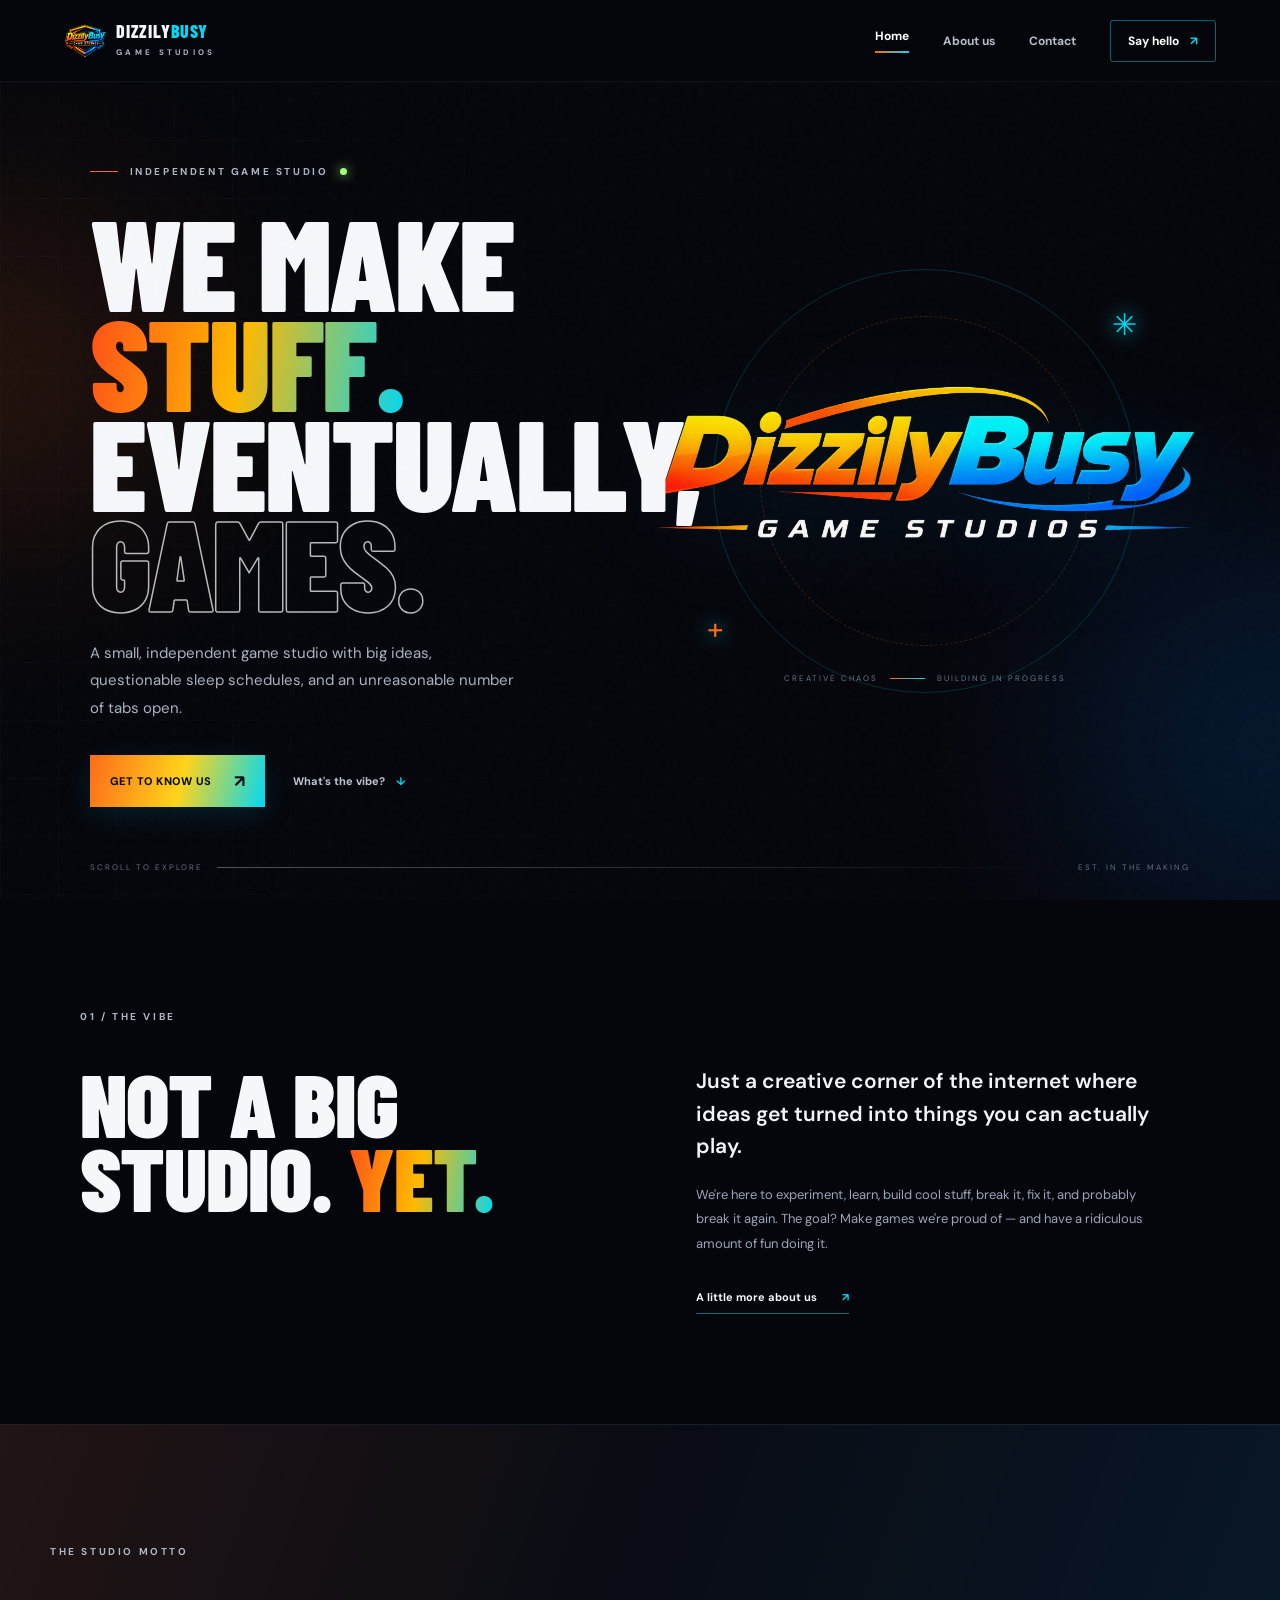
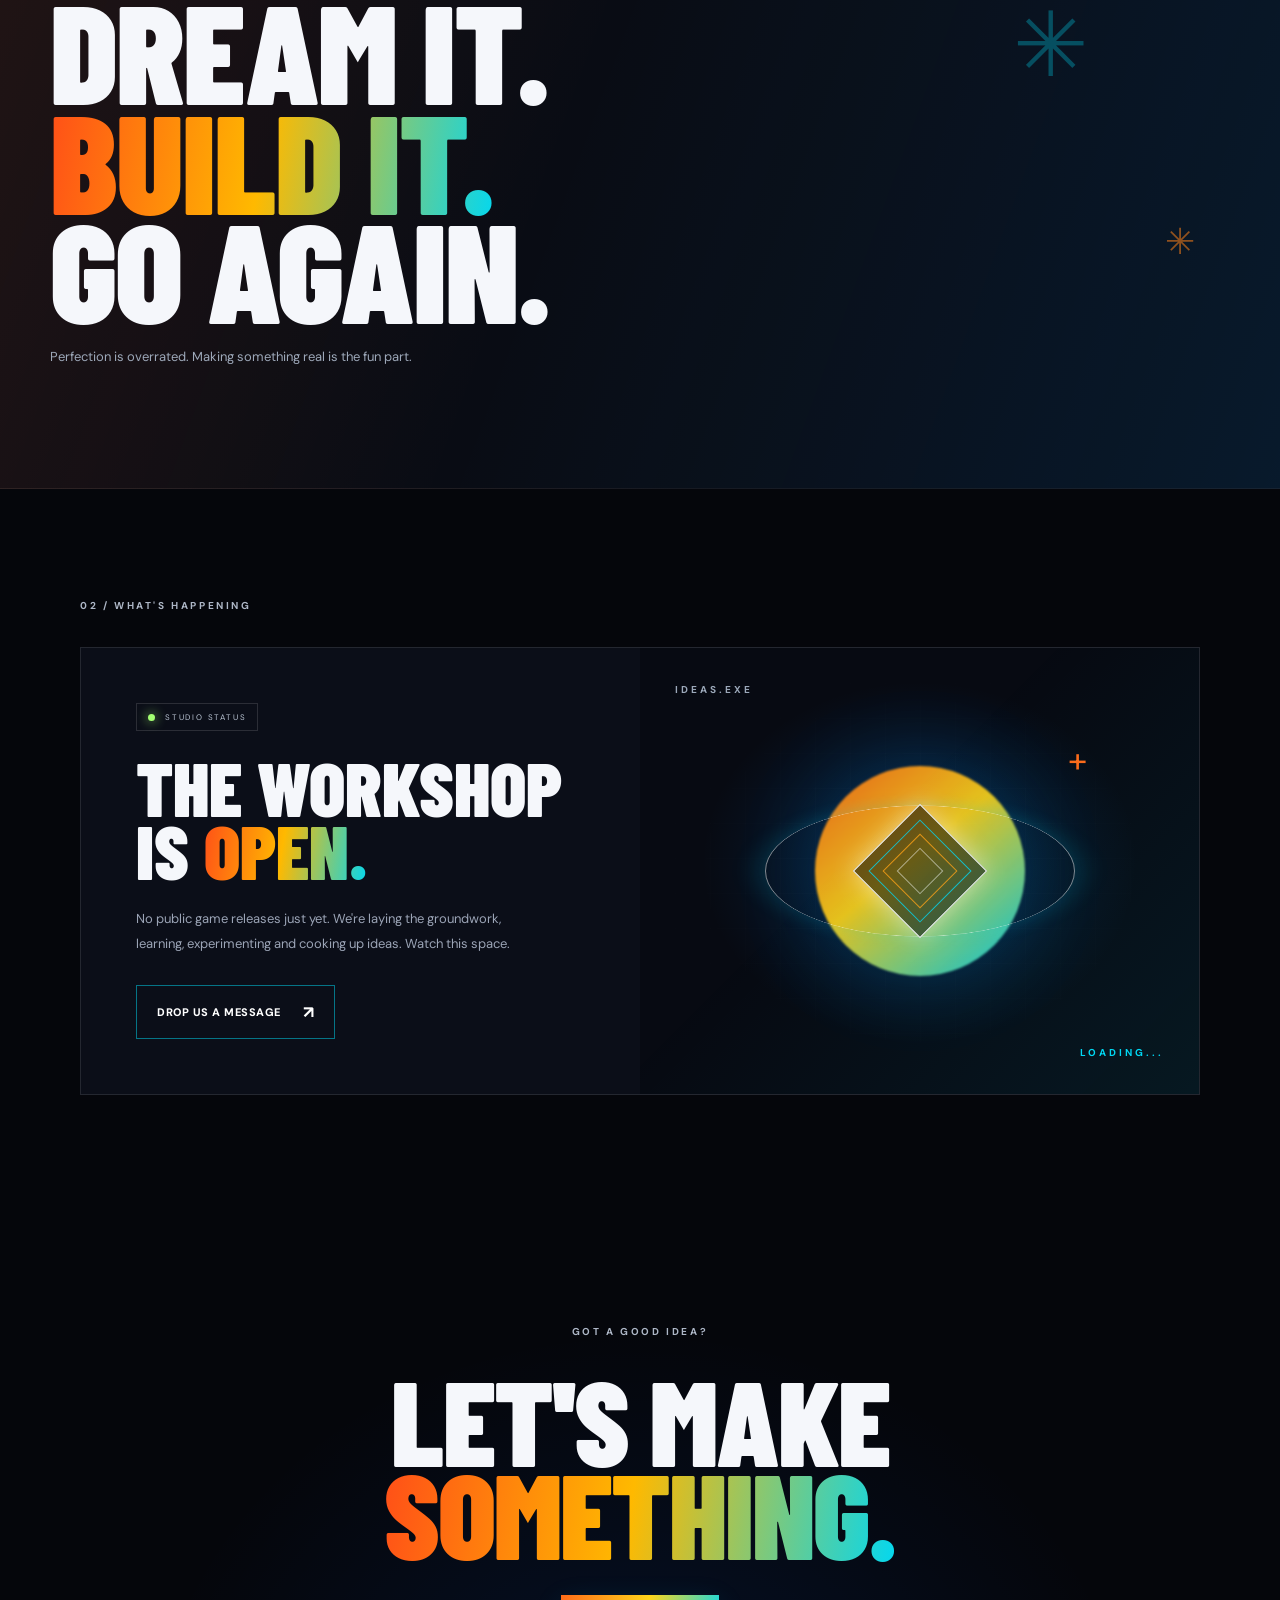
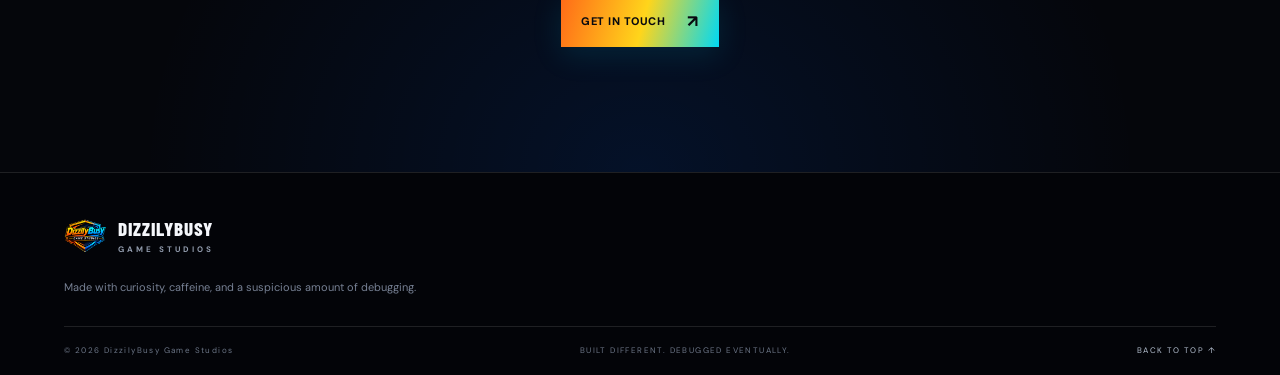
==== index.html @ 5ca02815 "Added Site Files YEEEEEEEEEEEEEEE" ====
<!doctype html>
<html lang="en">
<head>
  <meta charset="utf-8">
  <meta name="viewport" content="width=device-width, initial-scale=1">
  <meta name="theme-color" content="#05060b">
  <meta name="description" content="DizzilyBusy Game Studios — an independent game studio making ideas happen, one questionable commit at a time.">
  <title>DizzilyBusy Game Studios — Making things. Breaking things. Making games.</title>
  <link rel="icon" type="image/png" href="assets/dizzilybusy-emblem.png">
  <link rel="preconnect" href="https://fonts.googleapis.com">
  <link rel="preconnect" href="https://fonts.gstatic.com" crossorigin>
  <link href="https://fonts.googleapis.com/css2?family=Barlow+Condensed:wght@600;700;800;900&family=DM+Sans:wght@400;500;600;700&display=swap" rel="stylesheet">
  <link rel="stylesheet" href="css/style.css">
  <script src="js/config.js" defer></script>
  <script src="js/main.js" defer></script>
</head>
<body>
  <div class="noise" aria-hidden="true"></div>
  <div class="scroll-progress" aria-hidden="true"><span></span></div>
  <header class="site-header">
    <a class="brand" href="index.html" aria-label="DizzilyBusy Game Studios home">
      <img src="assets/dizzilybusy-emblem.png" alt="" class="brand-mark">
      <span class="brand-name">DIZZILY<span>BUSY</span><small>GAME STUDIOS</small></span>
    </a>
    <button class="menu-toggle" aria-label="Open navigation" aria-expanded="false"><span></span><span></span></button>
    <nav class="main-nav" aria-label="Main navigation">
      <a class="active" href="index.html">Home</a>
      <a href="about.html">About us</a>
      <a href="contact.html">Contact</a>
      <a class="nav-cta" href="contact.html">Say hello <span>↗</span></a>
    </nav>
  </header>

  <main>
    <section class="hero">
      <div class="hero-grid" aria-hidden="true"></div>
      <div class="hero-orb orb-orange" aria-hidden="true"></div>
      <div class="hero-orb orb-blue" aria-hidden="true"></div>
      <div class="hero-content">
        <p class="eyebrow reveal"><span class="eyebrow-line"></span> INDEPENDENT GAME STUDIO <span class="status-dot"></span></p>
        <h1 class="hero-title reveal">WE MAKE<br><span class="gradient-text">STUFF.</span><br>EVENTUALLY, <span class="outline-text">GAMES.</span></h1>
        <p class="hero-copy reveal">A small, independent game studio with big ideas, questionable sleep schedules, and an unreasonable number of tabs open.</p>
        <div class="hero-actions reveal">
          <a class="button button-primary" href="about.html">Get to know us <span>↗</span></a>
          <a class="text-link" href="#the-vibe">What's the vibe? <span>↓</span></a>
        </div>
      </div>
      <div class="hero-art reveal">
        <div class="art-ring ring-one"></div><div class="art-ring ring-two"></div>
        <div class="art-cross cross-a">✳</div><div class="art-cross cross-b">+</div>
        <img src="assets/dizzilybusy-logo.png" alt="DizzilyBusy Game Studios logo" class="hero-logo">
        <div class="art-caption"><span>CREATIVE CHAOS</span><i></i><span>BUILDING IN PROGRESS</span></div>
      </div>
      <div class="hero-bottom"><span>SCROLL TO EXPLORE</span><span class="scroll-line"></span><span>EST. IN THE MAKING</span></div>
    </section>

    <section class="intro section-wrap" id="the-vibe">
      <div class="section-kicker reveal">01 / THE VIBE</div>
      <div class="intro-layout">
        <h2 class="section-heading reveal">NOT A BIG<br>STUDIO. <span class="gradient-text">YET.</span></h2>
        <div class="intro-text reveal">
          <p class="lead">Just a creative corner of the internet where ideas get turned into things you can actually play.</p>
          <p>We're here to experiment, learn, build cool stuff, break it, fix it, and probably break it again. The goal? Make games we're proud of — and have a ridiculous amount of fun doing it.</p>
          <a class="arrow-link" href="about.html">A little more about us <span>↗</span></a>
        </div>
      </div>
    </section>

    <section class="manifesto">
      <div class="manifesto-inner">
        <p class="eyebrow reveal">THE STUDIO MOTTO</p>
        <h2 class="reveal">DREAM IT.<br><span class="gradient-text">BUILD IT.</span><br>GO AGAIN.</h2>
        <p class="manifesto-note reveal">Perfection is overrated. Making something real is the fun part.</p>
        <span class="manifesto-spark spark-one">✳</span><span class="manifesto-spark spark-two">✳</span>
      </div>
    </section>

    <section class="now-building section-wrap">
      <div class="section-kicker reveal">02 / WHAT'S HAPPENING</div>
      <div class="building-card reveal">
        <div class="building-copy">
          <span class="pill"><span class="status-dot"></span> STUDIO STATUS</span>
          <h2>THE WORKSHOP<br>IS <span class="gradient-text">OPEN.</span></h2>
          <p>No public game releases just yet. We're laying the groundwork, learning, experimenting and cooking up ideas. Watch this space.</p>
          <a class="button button-outline" href="contact.html">Drop us a message <span>↗</span></a>
        </div>
        <div class="building-visual" aria-hidden="true">
          <div class="visual-grid"></div><div class="visual-sun"></div>
          <div class="visual-ring"></div><div class="visual-cube"><span></span><span></span><span></span></div>
          <div class="visual-label label-top">IDEAS.EXE</div><div class="visual-label label-bottom">LOADING...</div>
          <div class="visual-plus">+</div>
        </div>
      </div>
    </section>

    <section class="end-cta">
      <p class="eyebrow reveal">GOT A GOOD IDEA?</p>
      <h2 class="reveal">LET'S MAKE<br><span class="gradient-text">SOMETHING.</span></h2>
      <a class="button button-primary reveal" href="contact.html">Get in touch <span>↗</span></a>
    </section>
  </main>

  <footer class="site-footer">
    <a class="footer-brand" href="index.html"><img src="assets/dizzilybusy-emblem.png" alt=""><span>DIZZILYBUSY <small>GAME STUDIOS</small></span></a>
    <p>Made with curiosity, caffeine, and a suspicious amount of debugging.</p>
    <div class="footer-bottom"><span>© <span data-year></span> DizzilyBusy Game Studios</span><span>BUILT DIFFERENT. DEBUGGED EVENTUALLY.</span><a href="#top" class="back-top">BACK TO TOP ↑</a></div>
  </footer>
</body>
</html>
---- css/style.css ----
@import url('https://fonts.googleapis.com/css2?family=Barlow+Condensed:wght@600;700;800;900&family=DM+Sans:wght@400;500;600;700&display=swap');
:root{--bg:#05060b;--panel:#0b0e18;--panel2:#101522;--text:#f5f7fb;--muted:#9ba4b6;--orange:#ff6a18;--yellow:#ffd51b;--cyan:#00d9f4;--blue:#087bff;--line:rgba(255,255,255,.11);--display:'Barlow Condensed',Impact,sans-serif;--body:'DM Sans',Arial,sans-serif;--max:1180px}
*{box-sizing:border-box}html{scroll-behavior:smooth;scroll-padding-top:90px}body{margin:0;background:var(--bg);color:var(--text);font-family:var(--body);overflow-x:hidden}a{color:inherit;text-decoration:none}button,input,textarea{font:inherit}.noise{position:fixed;inset:0;pointer-events:none;z-index:20;opacity:.045;background-image:url("data:image/svg+xml,%3Csvg viewBox='0 0 180 180' xmlns='http://www.w3.org/2000/svg'%3E%3Cfilter id='n'%3E%3CfeTurbulence type='fractalNoise' baseFrequency='.9' numOctaves='3' stitchTiles='stitch'/%3E%3C/filter%3E%3Crect width='100%25' height='100%25' filter='url(%23n)' opacity='.5'/%3E%3C/svg%3E")}.scroll-progress{height:2px;position:fixed;top:0;left:0;right:0;z-index:50}.scroll-progress span{display:block;height:100%;width:0;background:linear-gradient(90deg,var(--orange),var(--yellow),var(--cyan),var(--blue))}
.site-header{height:82px;position:sticky;top:0;z-index:30;display:flex;align-items:center;justify-content:space-between;padding:0 max(5vw,24px);background:rgba(5,6,11,.78);backdrop-filter:blur(18px);border-bottom:1px solid rgba(255,255,255,.06)}.brand{display:flex;align-items:center;gap:10px}.brand-mark{width:42px;height:42px;object-fit:contain}.brand-name{font:800 18px var(--display);letter-spacing:.8px;line-height:.85}.brand-name>span{color:var(--cyan)}.brand-name small{display:block;font:700 8px var(--body);letter-spacing:3.3px;margin-top:7px;color:#aeb6c6}.main-nav{display:flex;align-items:center;gap:34px}.main-nav>a{font-size:12px;color:#b6becc;font-weight:700;transition:.2s}.main-nav>a:hover,.main-nav>a.active{color:#fff}.main-nav>a.active:after{content:"";display:block;height:2px;margin-top:7px;background:linear-gradient(90deg,var(--orange),var(--cyan))}.main-nav .nav-cta{padding:12px 17px;border:1px solid rgba(0,217,244,.45);border-radius:3px;color:#fff}.nav-cta span{color:var(--cyan);margin-left:8px}.menu-toggle{display:none}
.hero{min-height:calc(100svh - 82px);position:relative;display:grid;grid-template-columns:1fr 1fr;align-items:center;padding:70px max(7vw,28px) 90px;overflow:hidden}.hero-grid,.visual-grid{position:absolute;inset:0;background-image:linear-gradient(rgba(255,255,255,.035) 1px,transparent 1px),linear-gradient(90deg,rgba(255,255,255,.035) 1px,transparent 1px);background-size:58px 58px;mask-image:linear-gradient(90deg,black,transparent 90%);opacity:.5}.hero-content{max-width:570px;position:relative;z-index:2}.eyebrow,.section-kicker{font-size:10px;letter-spacing:2.6px;font-weight:700;color:#aeb7c7}.eyebrow{display:flex;align-items:center;gap:12px}.eyebrow-line{width:28px;height:1px;background:var(--orange)}.status-dot{width:7px;height:7px;border-radius:50%;background:#a3ff72;box-shadow:0 0 12px #a3ff72;display:inline-block}.hero-title,.page-title{font:900 clamp(76px,10vw,140px)/.78 var(--display);letter-spacing:-2px;margin:34px 0 28px}.gradient-text{background:linear-gradient(100deg,#ff4d18 0%,#ffb900 48%,#00d8f3 100%);-webkit-background-clip:text;background-clip:text;color:transparent}.outline-text{-webkit-text-stroke:1.5px rgba(255,255,255,.72);color:transparent}.hero-copy,.page-lead{max-width:430px;color:#aab3c2;font-size:15px;line-height:1.85}.hero-actions{display:flex;align-items:center;gap:28px;margin-top:32px}.button{display:inline-flex;align-items:center;justify-content:center;gap:22px;padding:15px 20px;font-size:11px;font-weight:800;letter-spacing:.5px;text-transform:uppercase;border:0;cursor:pointer;transition:transform .25s,box-shadow .25s,background .25s}.button:hover{transform:translateY(-3px)}.button-primary{color:#080a10;background:linear-gradient(105deg,var(--orange),var(--yellow) 52%,var(--cyan));box-shadow:0 8px 30px rgba(0,190,230,.13)}.button-primary:hover{box-shadow:0 10px 35px rgba(0,190,230,.3)}.button span{font-size:17px}.text-link{font-size:11px;font-weight:700;color:#c0c8d4}.text-link span{color:var(--cyan);margin-left:8px}.hero-art{position:relative;min-height:440px;display:grid;place-items:center;isolation:isolate}.hero-logo{width:min(112%,680px);height:auto;position:relative;z-index:2;filter:drop-shadow(0 20px 55px rgba(0,150,255,.12));animation:float 6s ease-in-out infinite}.art-ring{position:absolute;border:1px solid rgba(0,217,244,.18);border-radius:50%;aspect-ratio:1}.ring-one{width:80%;animation:spin 38s linear infinite}.ring-two{width:62%;border-color:rgba(255,137,24,.2);border-style:dashed;animation:spin 55s linear infinite reverse}.art-cross{position:absolute;color:var(--cyan);font-size:30px;text-shadow:0 0 20px var(--cyan)}.cross-a{top:10%;right:10%}.cross-b{bottom:12%;left:9%;color:var(--orange)}.hero-orb{position:absolute;border-radius:50%;filter:blur(100px);opacity:.14;pointer-events:none}.orb-orange{width:330px;height:330px;background:var(--orange);left:-170px;top:15%}.orb-blue{width:400px;height:400px;background:var(--blue);right:-190px;bottom:-5%}.art-caption{position:absolute;bottom:4%;display:flex;align-items:center;gap:12px;color:#697487;font-size:8px;letter-spacing:2px}.art-caption i{height:1px;width:35px;background:linear-gradient(90deg,var(--orange),var(--cyan))}.hero-bottom{position:absolute;bottom:28px;left:7%;right:7%;display:flex;align-items:center;gap:14px;color:#626d80;font-size:8px;letter-spacing:2px}.scroll-line{height:1px;flex:1;background:linear-gradient(90deg,rgba(255,255,255,.3),transparent)}
.section-wrap{max-width:var(--max);margin:auto;padding:110px 30px}.intro-layout{display:grid;grid-template-columns:1fr 1fr;gap:10%;margin-top:42px}.section-heading{font:900 clamp(56px,7vw,90px)/.83 var(--display);letter-spacing:-1px;margin:0}.intro-text{max-width:470px}.lead{font-size:21px;line-height:1.55;color:#f2f4f8;font-weight:600;margin:0 0 20px}.intro-text p:not(.lead),.story-copy p:not(.lead){font-size:13px;line-height:1.9;color:var(--muted)}.arrow-link{display:inline-flex;gap:25px;margin-top:20px;padding-bottom:9px;border-bottom:1px solid rgba(0,217,244,.5);font-size:11px;font-weight:700}.arrow-link span{color:var(--cyan)}
.manifesto{padding:110px 25px;background:linear-gradient(110deg,rgba(255,93,24,.1),transparent 45%,rgba(0,145,255,.1)),#090c14;border-top:1px solid rgba(255,255,255,.06);border-bottom:1px solid rgba(255,255,255,.06);overflow:hidden}.manifesto-inner{max-width:var(--max);margin:auto;position:relative}.manifesto h2,.end-cta h2{font:900 clamp(72px,11vw,145px)/.78 var(--display);letter-spacing:-2px;margin:36px 0 25px}.manifesto-note{color:#9da8b9;font-size:13px}.manifesto-spark{position:absolute;font-size:90px;color:rgba(0,217,244,.3);right:12%;top:10%;animation:spin 22s linear infinite}.spark-two{font-size:36px;right:3%;top:65%;color:rgba(255,130,24,.55)}
.building-card{display:grid;grid-template-columns:1fr 1fr;background:var(--panel);border:1px solid rgba(255,255,255,.1);margin-top:35px;min-height:410px;overflow:hidden}.building-copy{padding:55px;align-self:center}.pill{display:inline-flex;align-items:center;gap:10px;border:1px solid rgba(255,255,255,.13);padding:8px 11px;color:#bac4d3;font-size:8px;letter-spacing:1.8px}.building-copy h2,.contact-aside h2{font:900 clamp(48px,6vw,75px)/.84 var(--display);margin:25px 0}.building-copy p,.contact-aside>p{font-size:13px;line-height:1.9;color:var(--muted);max-width:390px;margin-bottom:28px}.button-outline{border:1px solid rgba(0,217,244,.5);color:#fff;background:transparent}.button-outline:hover{background:rgba(0,217,244,.08)}.building-visual{position:relative;min-height:410px;overflow:hidden;background:radial-gradient(ellipse at 50% 48%,rgba(0,130,255,.2),transparent 55%),#070a12}.building-visual:after{content:"";position:absolute;inset:0;background:linear-gradient(135deg,transparent 40%,rgba(0,217,244,.07));pointer-events:none}.visual-grid{mask-image:radial-gradient(ellipse,black,transparent 75%);background-size:35px 35px}.visual-sun{position:absolute;width:210px;height:210px;border-radius:50%;background:linear-gradient(140deg,#ff6a18,#ffd51b 45%,#00d9f4);filter:blur(1px);top:50%;left:50%;transform:translate(-50%,-50%);opacity:.9;box-shadow:0 0 90px rgba(0,160,255,.25)}.visual-ring{position:absolute;width:310px;height:310px;border:1px solid rgba(255,255,255,.5);border-radius:50%;top:50%;left:50%;transform:translate(-50%,-50%) rotateX(65deg);box-shadow:0 0 35px rgba(0,217,244,.2)}.visual-cube{position:absolute;width:95px;height:95px;top:50%;left:50%;transform:translate(-50%,-50%) rotate(45deg);border:1px solid #fff;box-shadow:0 0 25px rgba(255,255,255,.5);background:rgba(5,6,11,.55)}.visual-cube span{position:absolute;inset:10px;border:1px solid rgba(0,217,244,.8)}.visual-cube span:nth-child(2){inset:20px;border-color:rgba(255,160,20,.8)}.visual-cube span:nth-child(3){inset:30px;border-color:rgba(255,255,255,.5)}.visual-label{position:absolute;font:700 10px var(--body);letter-spacing:3px;color:#9ca9ba}.label-top{top:35px;left:35px}.label-bottom{bottom:35px;right:35px;color:var(--cyan)}.visual-plus{position:absolute;top:20%;right:20%;font-size:35px;color:var(--orange)}
.end-cta{text-align:center;padding:110px 20px 125px;background:radial-gradient(ellipse at 50% 100%,rgba(0,100,255,.12),transparent 55%)}.end-cta .eyebrow{justify-content:center}.end-cta h2{font-size:clamp(65px,10vw,120px);margin:35px 0}.site-footer{padding:42px max(5vw,24px) 20px;border-top:1px solid var(--line);background:#030408}.footer-brand{display:inline-flex;align-items:center;gap:12px;font:800 19px var(--display);letter-spacing:1px}.footer-brand img{width:42px;height:42px;object-fit:contain}.footer-brand small{display:block;font:700 8px var(--body);letter-spacing:3px;color:#929cad;margin-top:4px}.site-footer>p{font-size:11px;color:#778194;margin:18px 0 32px}.footer-bottom{display:flex;justify-content:space-between;gap:20px;border-top:1px solid var(--line);padding-top:18px;color:#6d7788;font-size:8px;letter-spacing:1.4px}.back-top{color:#b5c0d0}
.page-hero{position:relative;overflow:hidden;min-height:480px;padding:100px max(8vw,30px) 85px;border-bottom:1px solid var(--line);background:radial-gradient(ellipse at 78% 45%,rgba(0,120,255,.15),transparent 45%),radial-gradient(ellipse at 15% 60%,rgba(255,90,20,.12),transparent 38%)}.page-hero .section-kicker,.page-title,.page-lead{position:relative;z-index:2}.page-title{font-size:clamp(76px,11vw,135px);margin:45px 0 25px}.page-lead{max-width:500px}.page-emblem{position:absolute;width:min(32vw,360px);right:12%;top:50%;transform:translateY(-45%);opacity:.85;filter:drop-shadow(0 0 45px rgba(0,150,255,.2))}.about-story .story-grid{display:grid;grid-template-columns:1fr 1fr;gap:10%;margin-top:40px}.story-copy{max-width:490px}.values-section{padding:90px 0;background:#090c14;border-block:1px solid var(--line)}.values-grid{display:grid;grid-template-columns:repeat(3,1fr);gap:16px;margin-top:35px}.value-card{position:relative;min-height:250px;padding:30px;background:linear-gradient(145deg,#111725,#090c14);border:1px solid rgba(255,255,255,.09);transition:transform .3s,border-color .3s}.value-card:hover{transform:translateY(-7px);border-color:rgba(0,217,244,.4)}.value-number{font-size:9px;letter-spacing:2px;color:#687487}.value-icon{display:block;font-size:30px;margin:28px 0 18px;color:var(--cyan);text-shadow:0 0 20px rgba(0,217,244,.5)}.value-card h3{font:800 28px var(--display);margin:0 0 10px}.value-card p{font-size:12px;line-height:1.8;color:var(--muted);margin:0}.contact-hero{min-height:430px}.contact-layout{display:grid;grid-template-columns:.8fr 1.2fr;gap:12%;padding-top:90px}.contact-aside h2{font-size:clamp(55px,7vw,85px)}.contact-detail{display:flex;align-items:center;gap:15px;margin-top:25px}.detail-icon{width:38px;height:38px;display:grid;place-items:center;border:1px solid rgba(0,217,244,.35);color:var(--cyan);font-size:17px}.contact-detail small{display:block;color:#788397;font-size:8px;letter-spacing:2px;margin-bottom:5px}.contact-detail strong{font-size:11px;font-weight:600}.contact-form{padding:35px;background:var(--panel);border:1px solid rgba(255,255,255,.1);display:flex;flex-direction:column}.contact-form label{font-size:9px;font-weight:700;letter-spacing:1.8px;color:#aab5c6;margin:8px 0}.contact-form input,.contact-form textarea{background:#070a11;border:1px solid rgba(255,255,255,.12);padding:14px;color:#fff;outline:none;font-size:12px;resize:vertical;margin-bottom:16px;transition:border .2s}.contact-form input:focus,.contact-form textarea:focus{border-color:rgba(0,217,244,.65)}.contact-form input::placeholder,.contact-form textarea::placeholder{color:#566174}.submit-button{align-self:flex-start;margin-top:5px}.form-note{font-size:10px;color:#7f8a9c;line-height:1.6;margin:15px 0 0}
.reveal{opacity:0;transform:translateY(22px);transition:opacity .75s ease,transform .75s cubic-bezier(.2,.7,.2,1)}.reveal.visible{opacity:1;transform:translateY(0)}@keyframes float{0%,100%{transform:translateY(0) rotate(-1deg)}50%{transform:translateY(-13px) rotate(1deg)}}@keyframes spin{to{transform:rotate(360deg)}}
@media(max-width:850px){.hero{grid-template-columns:1fr;padding-top:70px}.hero-content{max-width:650px}.hero-art{min-height:300px;margin-top:25px}.hero-logo{width:min(95%,600px)}.intro-layout,.about-story .story-grid{gap:6%}.page-emblem{right:5%;width:30vw;opacity:.55}.contact-layout{gap:6%}.building-copy{padding:35px}}
@media(max-width:650px){.site-header{height:70px;padding:0 20px}.brand-mark{width:36px;height:36px}.menu-toggle{display:flex;width:42px;height:42px;flex-direction:column;justify-content:center;gap:6px;align-items:center;background:transparent;border:1px solid var(--line);cursor:pointer}.menu-toggle span{height:1px;width:18px;background:#fff;transition:.2s}.menu-toggle[aria-expanded=true] span:first-child{transform:translateY(3.5px) rotate(45deg)}.menu-toggle[aria-expanded=true] span:last-child{transform:translateY(-3.5px) rotate(-45deg)}.main-nav{display:none;position:absolute;top:70px;left:0;right:0;padding:22px;background:rgba(5,6,11,.97);border-bottom:1px solid var(--line);flex-direction:column;align-items:stretch;gap:22px}.main-nav.open{display:flex}.main-nav>a{font-size:13px}.main-nav>a.active:after{display:none}.main-nav .nav-cta{text-align:center}.hero{min-height:auto;padding:75px 24px 80px}.hero-title{font-size:clamp(76px,18vw,112px);margin-top:30px}.hero-copy{font-size:13px}.hero-actions{gap:20px;flex-wrap:wrap}.hero-art{min-height:230px;margin-top:20px}.art-caption{font-size:6px}.hero-bottom{left:24px;right:24px;bottom:22px;font-size:7px}.section-wrap{padding:75px 24px}.intro-layout,.about-story .story-grid{grid-template-columns:1fr;gap:30px;margin-top:30px}.section-heading{font-size:68px}.lead{font-size:18px}.manifesto{padding:80px 24px}.manifesto h2{font-size:clamp(75px,17vw,112px)}.manifesto-spark{right:5%;font-size:55px}.building-card{grid-template-columns:1fr}.building-copy{padding:32px 25px}.building-visual{min-height:290px}.end-cta{padding:85px 20px}.end-cta h2{font-size:clamp(65px,15vw,100px)}.footer-bottom{flex-wrap:wrap;line-height:1.6}.footer-bottom>span:nth-child(2){display:none}.page-hero{min-height:420px;padding:85px 24px 65px}.page-title{font-size:clamp(70px,17vw,110px);margin:40px 0 24px}.page-emblem{width:200px;right:-25px;top:58%;opacity:.25}.values-section{padding:70px 0}.values-grid{grid-template-columns:1fr}.value-card{min-height:210px}.contact-layout{grid-template-columns:1fr;gap:45px;padding-top:65px}.contact-form{padding:25px 20px}.contact-aside h2{font-size:70px}}
@media(prefers-reduced-motion:reduce){*,*::before,*::after{scroll-behavior:auto!important;animation-duration:.01ms!important;animation-iteration-count:1!important;transition-duration:.01ms!important}.reveal{opacity:1;transform:none}}
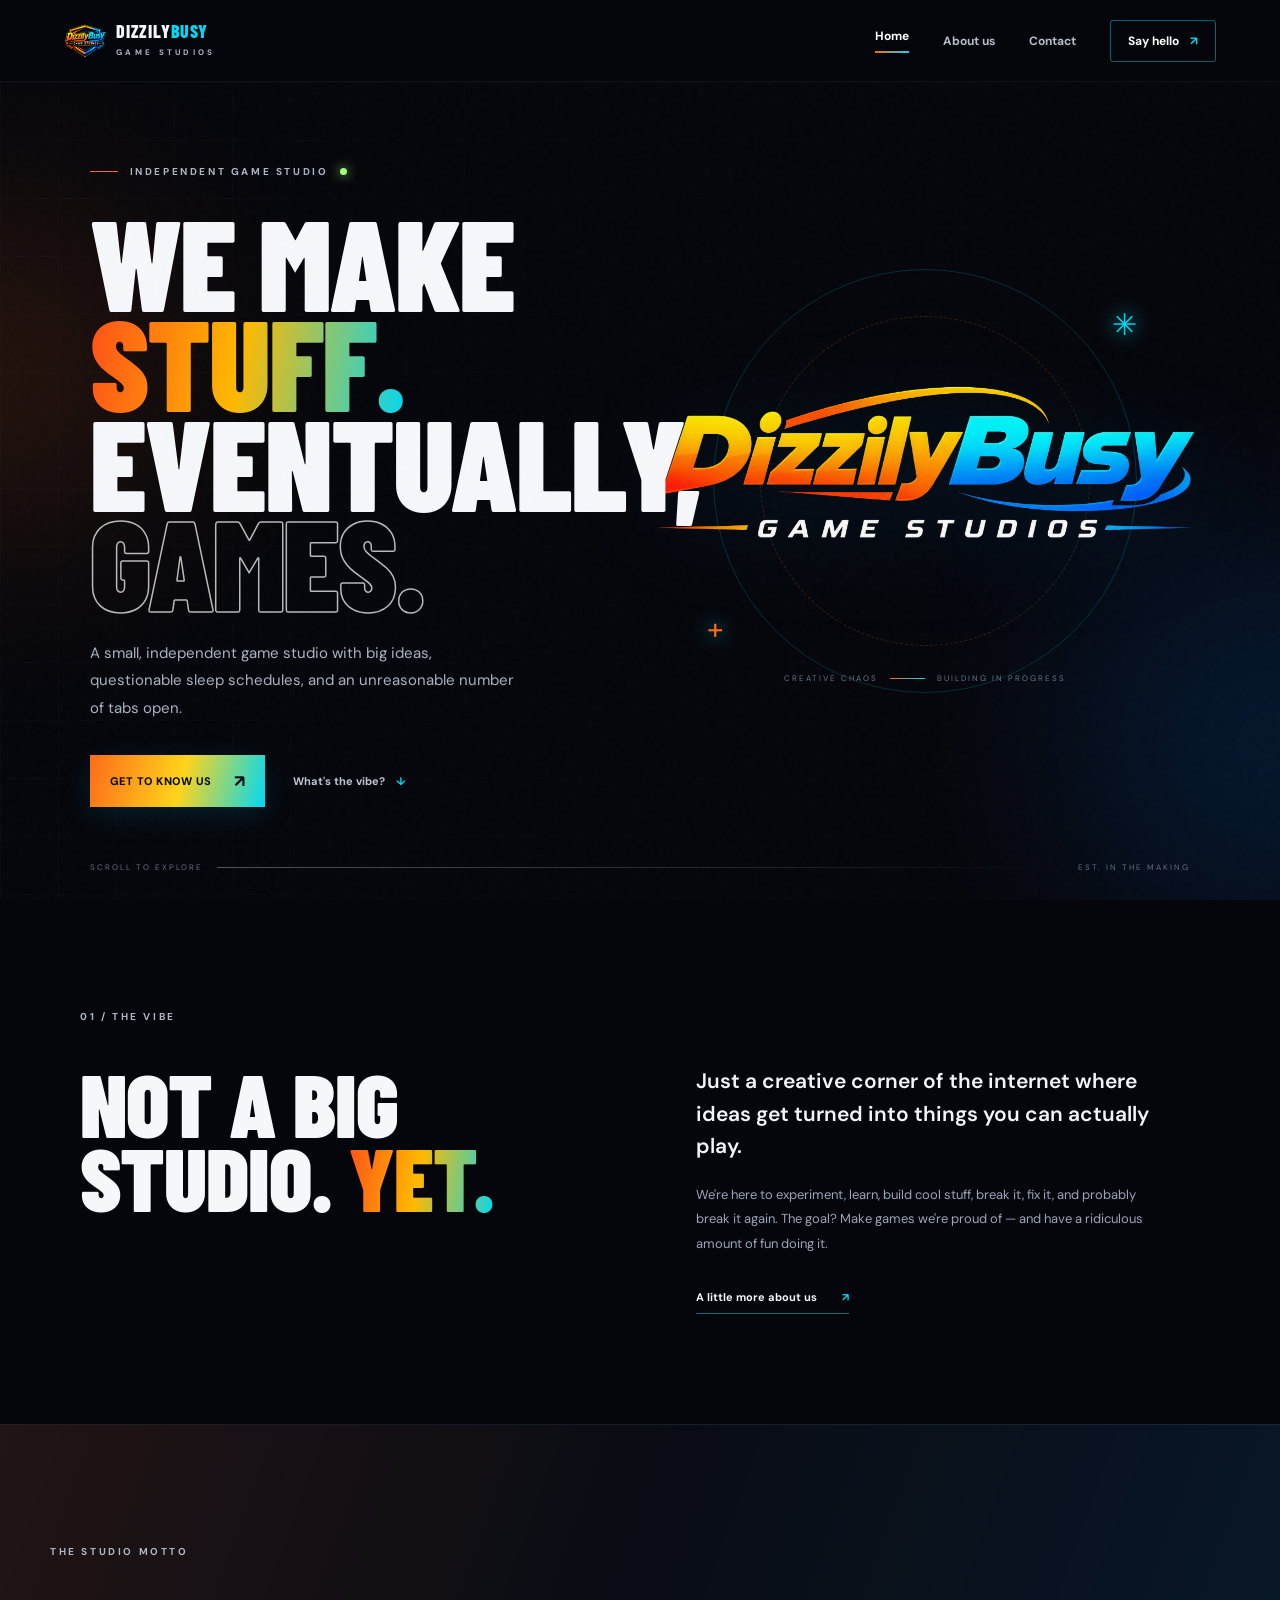
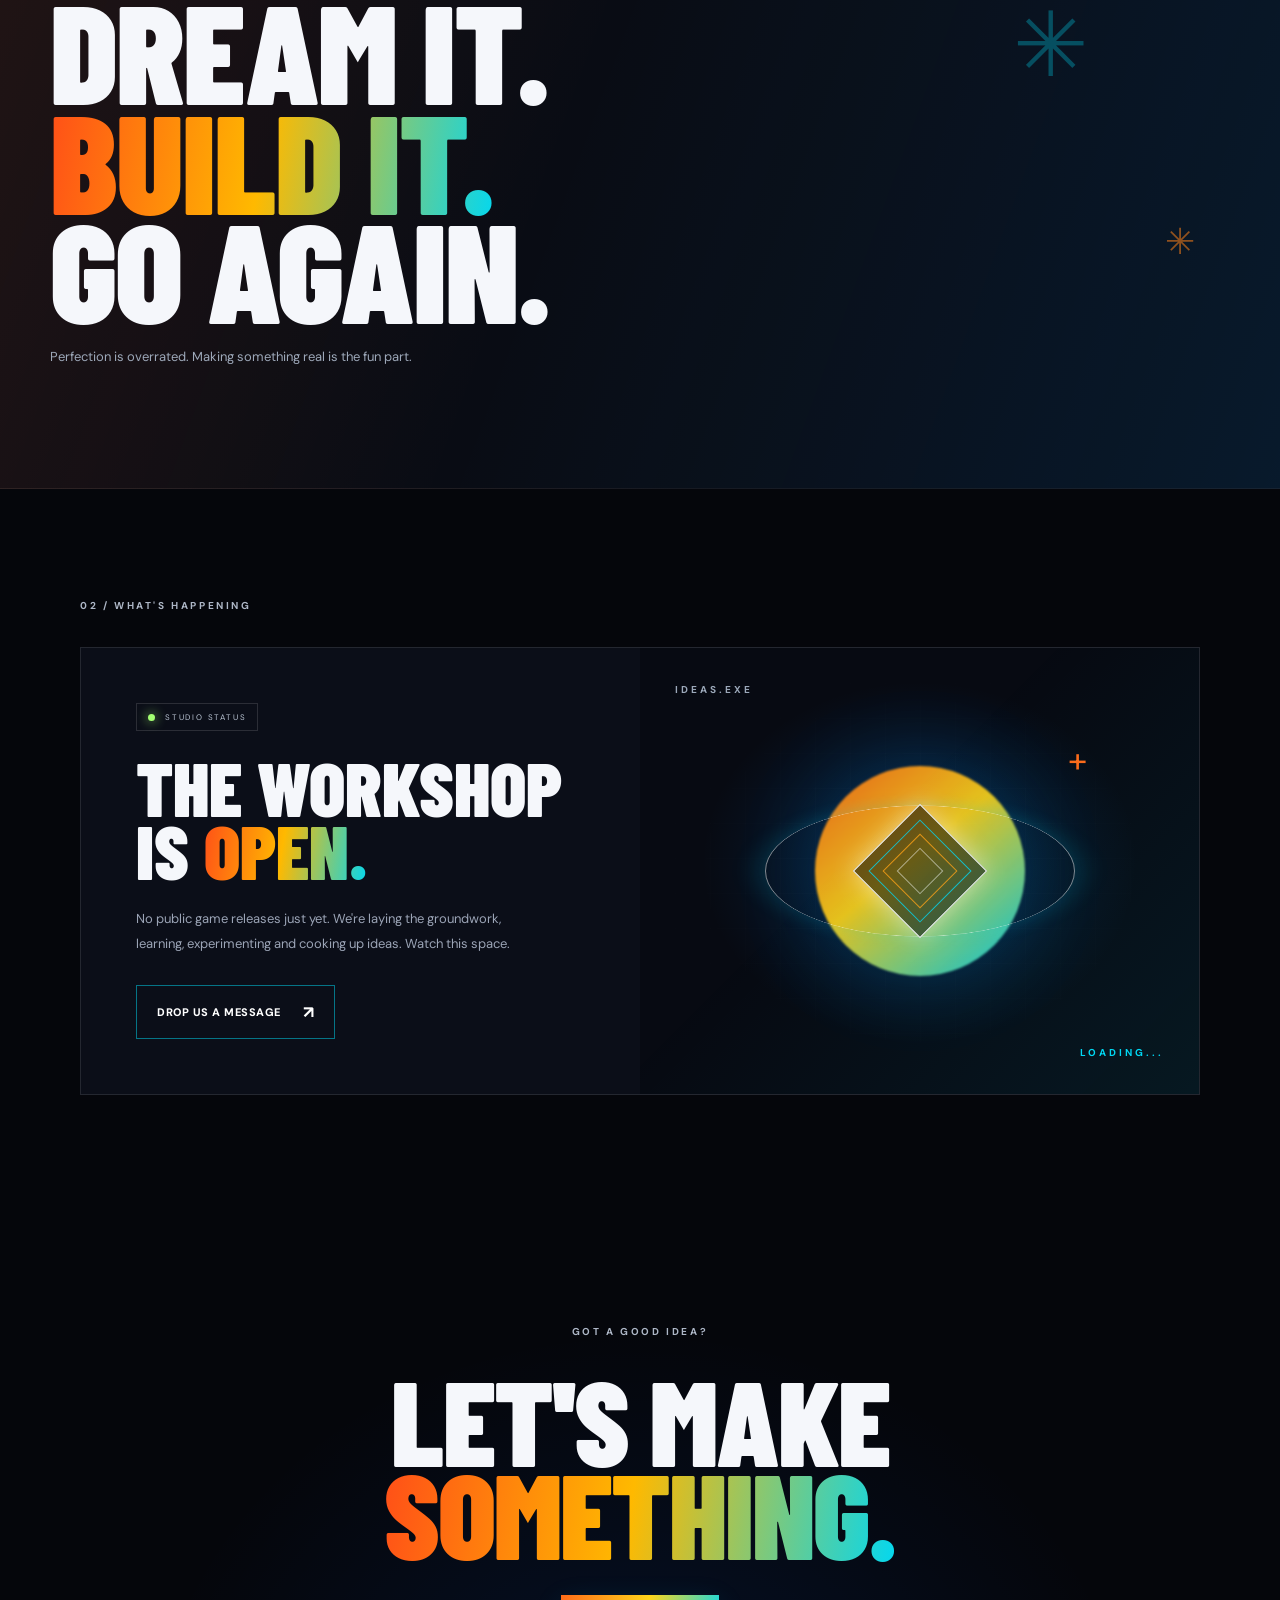
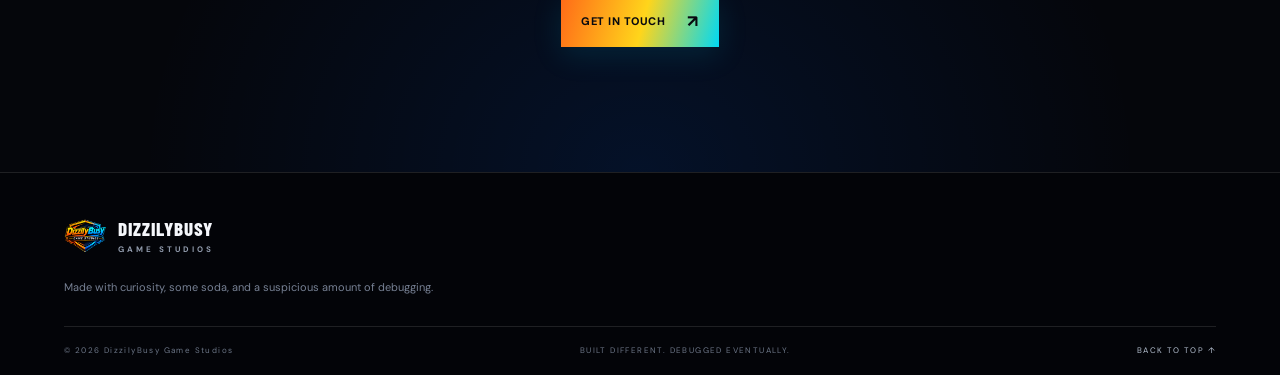
==== commit d187892a: "Updated Mai Page Changed footer from "Made with curiosity, caffeine, and a suspicious amount of debu" ====
--- a/index.html
+++ b/index.html
@@ -102,7 +102,7 @@
 
   <footer class="site-footer">
     <a class="footer-brand" href="index.html"><img src="assets/dizzilybusy-emblem.png" alt=""><span>DIZZILYBUSY <small>GAME STUDIOS</small></span></a>
-    <p>Made with curiosity, caffeine, and a suspicious amount of debugging.</p>
+    <p>Made with curiosity, some soda, and a suspicious amount of debugging.</p>
     <div class="footer-bottom"><span>© <span data-year></span> DizzilyBusy Game Studios</span><span>BUILT DIFFERENT. DEBUGGED EVENTUALLY.</span><a href="#top" class="back-top">BACK TO TOP ↑</a></div>
   </footer>
 </body>
